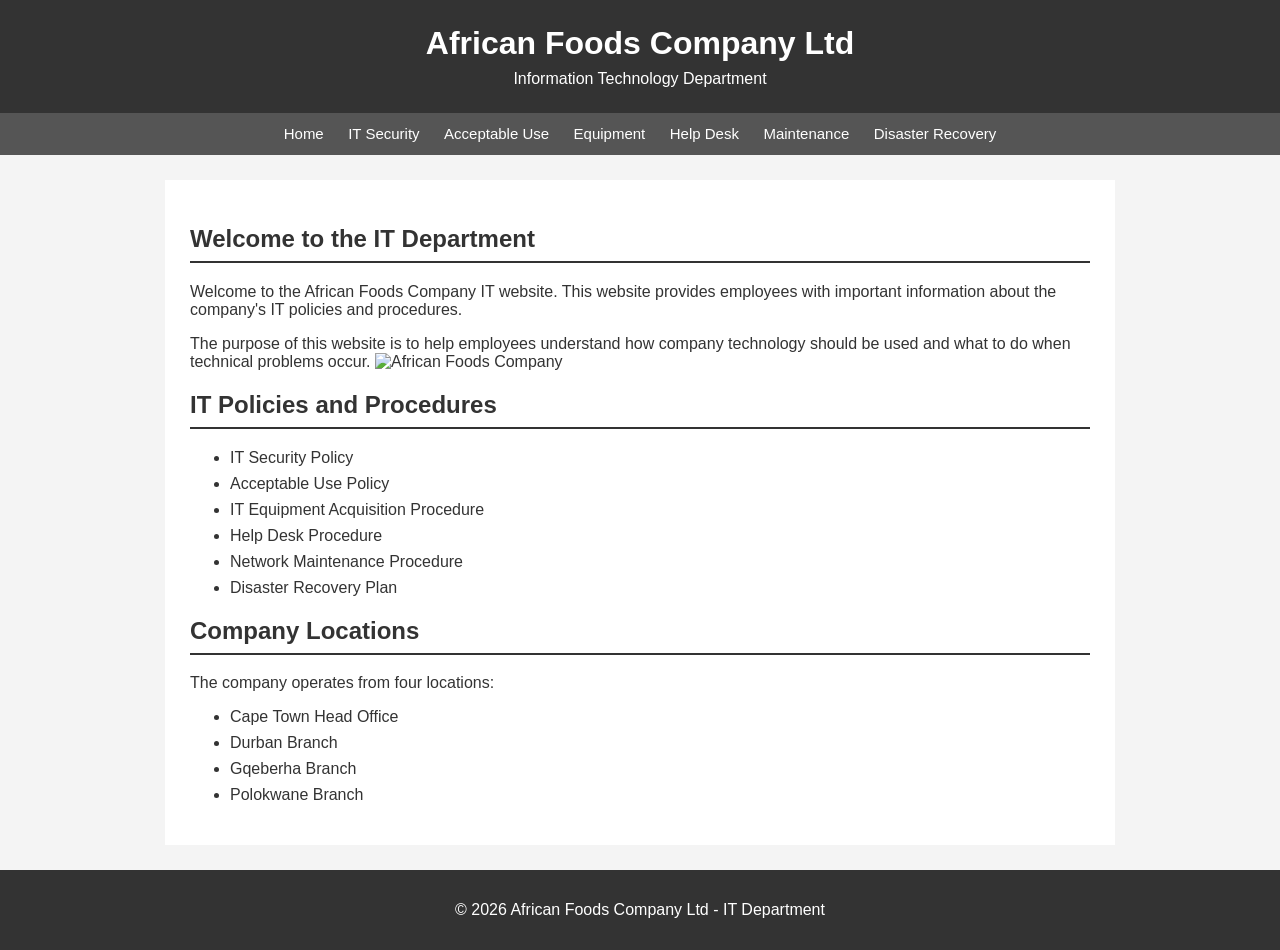
==== index.html @ 43bf8c30 "initial commit" ====
<!DOCTYPE html>
<html lang="en">
<head>
    <meta charset="UTF-8">
    <meta name="viewport" content="width=device-width, initial-scale=1.0">
    <title>African Foods Company - IT Department</title>
    <link rel="stylesheet" href="style.css">
</head>

<body>

<header>
    <h1>African Foods Company Ltd</h1>
    <p>Information Technology Department</p>
</header>

<nav>
    <a href="index.html">Home</a>
    <a href="security.html">IT Security</a>
    <a href="acceptable-use.html">Acceptable Use</a>
    <a href="acquisition.html">Equipment</a>
    <a href="helpdesk.html">Help Desk</a>
    <a href="maintenance.html">Maintenance</a>
    <a href="disaster-recovery.html">Disaster Recovery</a>
</nav>

<main>

    <section>
        <h2>Welcome to the IT Department</h2>

        <p>
            Welcome to the African Foods Company IT website.
            This website provides employees with important information
            about the company's IT policies and procedures.
        </p>

        <p>
            The purpose of this website is to help employees understand
            how company technology should be used and what to do when
            technical problems occur.
            <img src="c:\Users\Letlhogonolo\Downloads\images.jpg" alt="African Foods Company" class="website-image">
        </p>
    </section>

    <section>
        <h2>IT Policies and Procedures</h2>

        <ul>
            <li>IT Security Policy</li>
            <li>Acceptable Use Policy</li>
            <li>IT Equipment Acquisition Procedure</li>
            <li>Help Desk Procedure</li>
            <li>Network Maintenance Procedure</li>
            <li>Disaster Recovery Plan</li>
        </ul>
    </section>

    <section>
        <h2>Company Locations</h2>

        <p>The company operates from four locations:</p>

        <ul>
            <li>Cape Town Head Office</li>
            <li>Durban Branch</li>
            <li>Gqeberha Branch</li>
            <li>Polokwane Branch</li>
        </ul>
    </section>

</main>

<footer>
    <p>&copy; 2026 African Foods Company Ltd - IT Department</p>
</footer>

</body>
</html>
---- style.css ----
/* General page styling */

body {
    font-family: Arial, sans-serif;
    margin: 0;
    background-color: #f4f4f4;
    color: #333;
}

/* Header */

header {
    background-color: #333;
    color: white;
    text-align: center;
    padding: 25px;
}

header h1 {
    margin: 0;
}

header p {
    margin: 8px 0 0;
}

/* Navigation */

nav {
    background-color: #555;
    text-align: center;
    padding: 12px;
}

nav a {
    color: white;
    text-decoration: none;
    margin: 0 10px;
    font-size: 15px;
}

nav a:hover {
    text-decoration: underline;
}

/* Main content */

main {
    max-width: 900px;
    margin: 25px auto;
    background-color: white;
    padding: 25px;
    min-height: 500px;
}

h2 {
    border-bottom: 2px solid #333;
    padding-bottom: 8px;
}

h3 {
    margin-top: 25px;
}

/* Lists */

li {
    margin-bottom: 8px;
}

/* Tables */

table {
    width: 100%;
    border-collapse: collapse;
    margin-top: 20px;
}

th,
td {
    border: 1px solid #999;
    padding: 10px;
    text-align: left;
}

th {
    background-color: #ddd;
}

/* Footer */

footer {
    text-align: center;
    background-color: #333;
    color: white;
    padding: 15px;
    margin-top: 20px;
}

/* Mobile view */

@media screen and (max-width: 600px) {

    nav a {
        display: block;
        margin: 8px;
    }

    main {
        margin: 10px;
        padding: 15px;
    }

    table {
        font-size: 14px;
    }
}
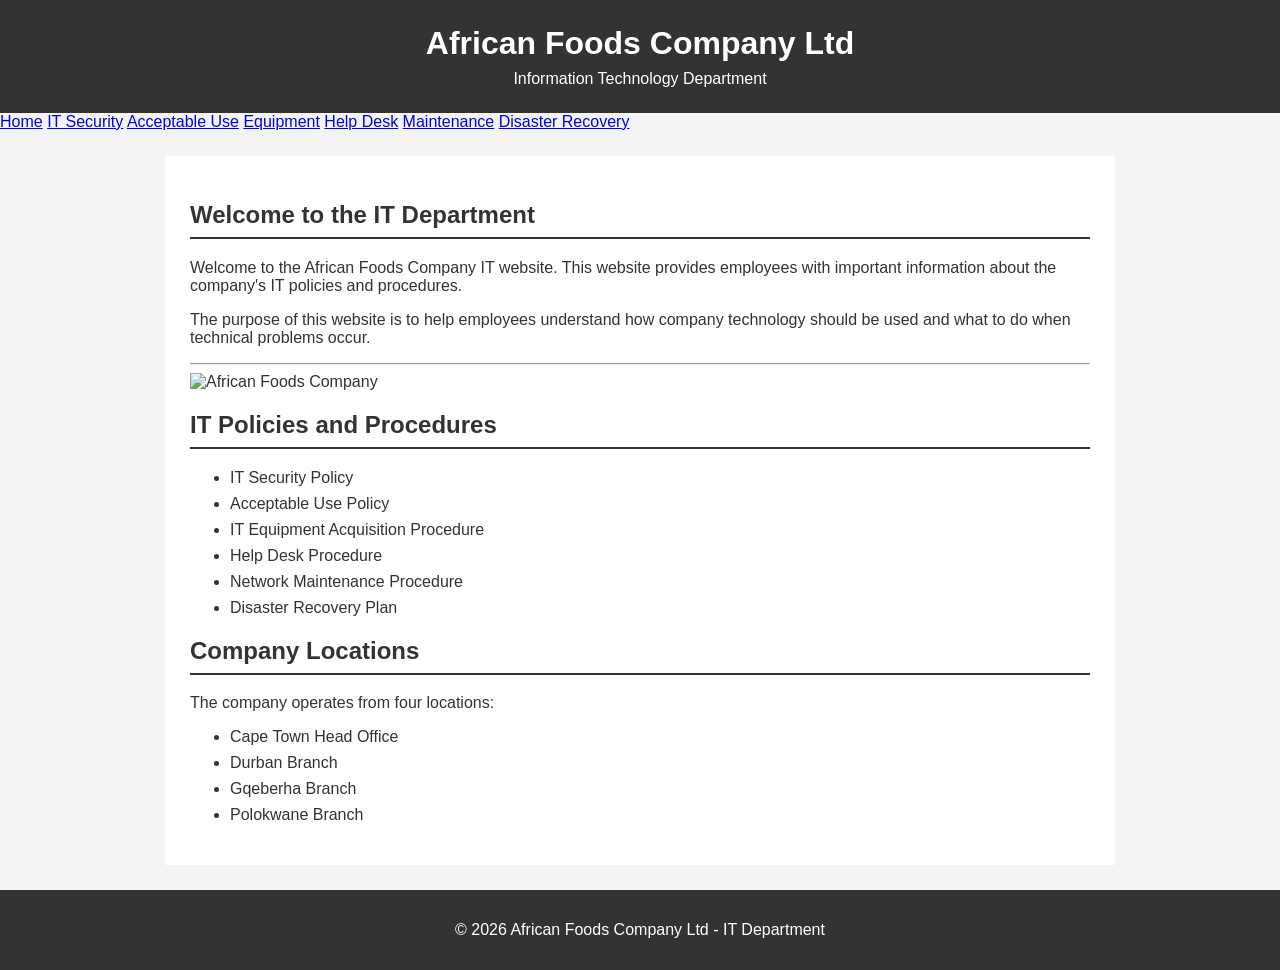
==== commit abd151c9: "Updated CSS" ====
--- a/index.html
+++ b/index.html
@@ -14,7 +14,7 @@
     <p>Information Technology Department</p>
 </header>
 
-<nav>
+<div id="topLinks">
     <a href="index.html">Home</a>
     <a href="security.html">IT Security</a>
     <a href="acceptable-use.html">Acceptable Use</a>
@@ -22,7 +22,7 @@
     <a href="helpdesk.html">Help Desk</a>
     <a href="maintenance.html">Maintenance</a>
     <a href="disaster-recovery.html">Disaster Recovery</a>
-</nav>
+</div>
 
 <main>
 
@@ -39,6 +39,7 @@
             The purpose of this website is to help employees understand
             how company technology should be used and what to do when
             technical problems occur.
+            <hr>
             <img src="c:\Users\Letlhogonolo\Downloads\images.jpg" alt="African Foods Company" class="website-image">
         </p>
     </section>
--- a/style.css
+++ b/style.css
@@ -1,4 +1,3 @@
-/* General page styling */
 
 body {
     font-family: Arial, sans-serif;
@@ -8,7 +7,6 @@
 }
 
 /* Header */
-
 header {
     background-color: #333;
     color: white;
@@ -23,8 +21,6 @@
 header p {
     margin: 8px 0 0;
 }
-
-/* Navigation */
 
 nav {
     background-color: #555;
@@ -43,8 +39,6 @@
     text-decoration: underline;
 }
 
-/* Main content */
-
 main {
     max-width: 900px;
     margin: 25px auto;
@@ -62,13 +56,11 @@
     margin-top: 25px;
 }
 
-/* Lists */
 
 li {
     margin-bottom: 8px;
 }
 
-/* Tables */
 
 table {
     width: 100%;
@@ -87,7 +79,6 @@
     background-color: #ddd;
 }
 
-/* Footer */
 
 footer {
     text-align: center;
@@ -97,7 +88,6 @@
     margin-top: 20px;
 }
 
-/* Mobile view */
 
 @media screen and (max-width: 600px) {
 
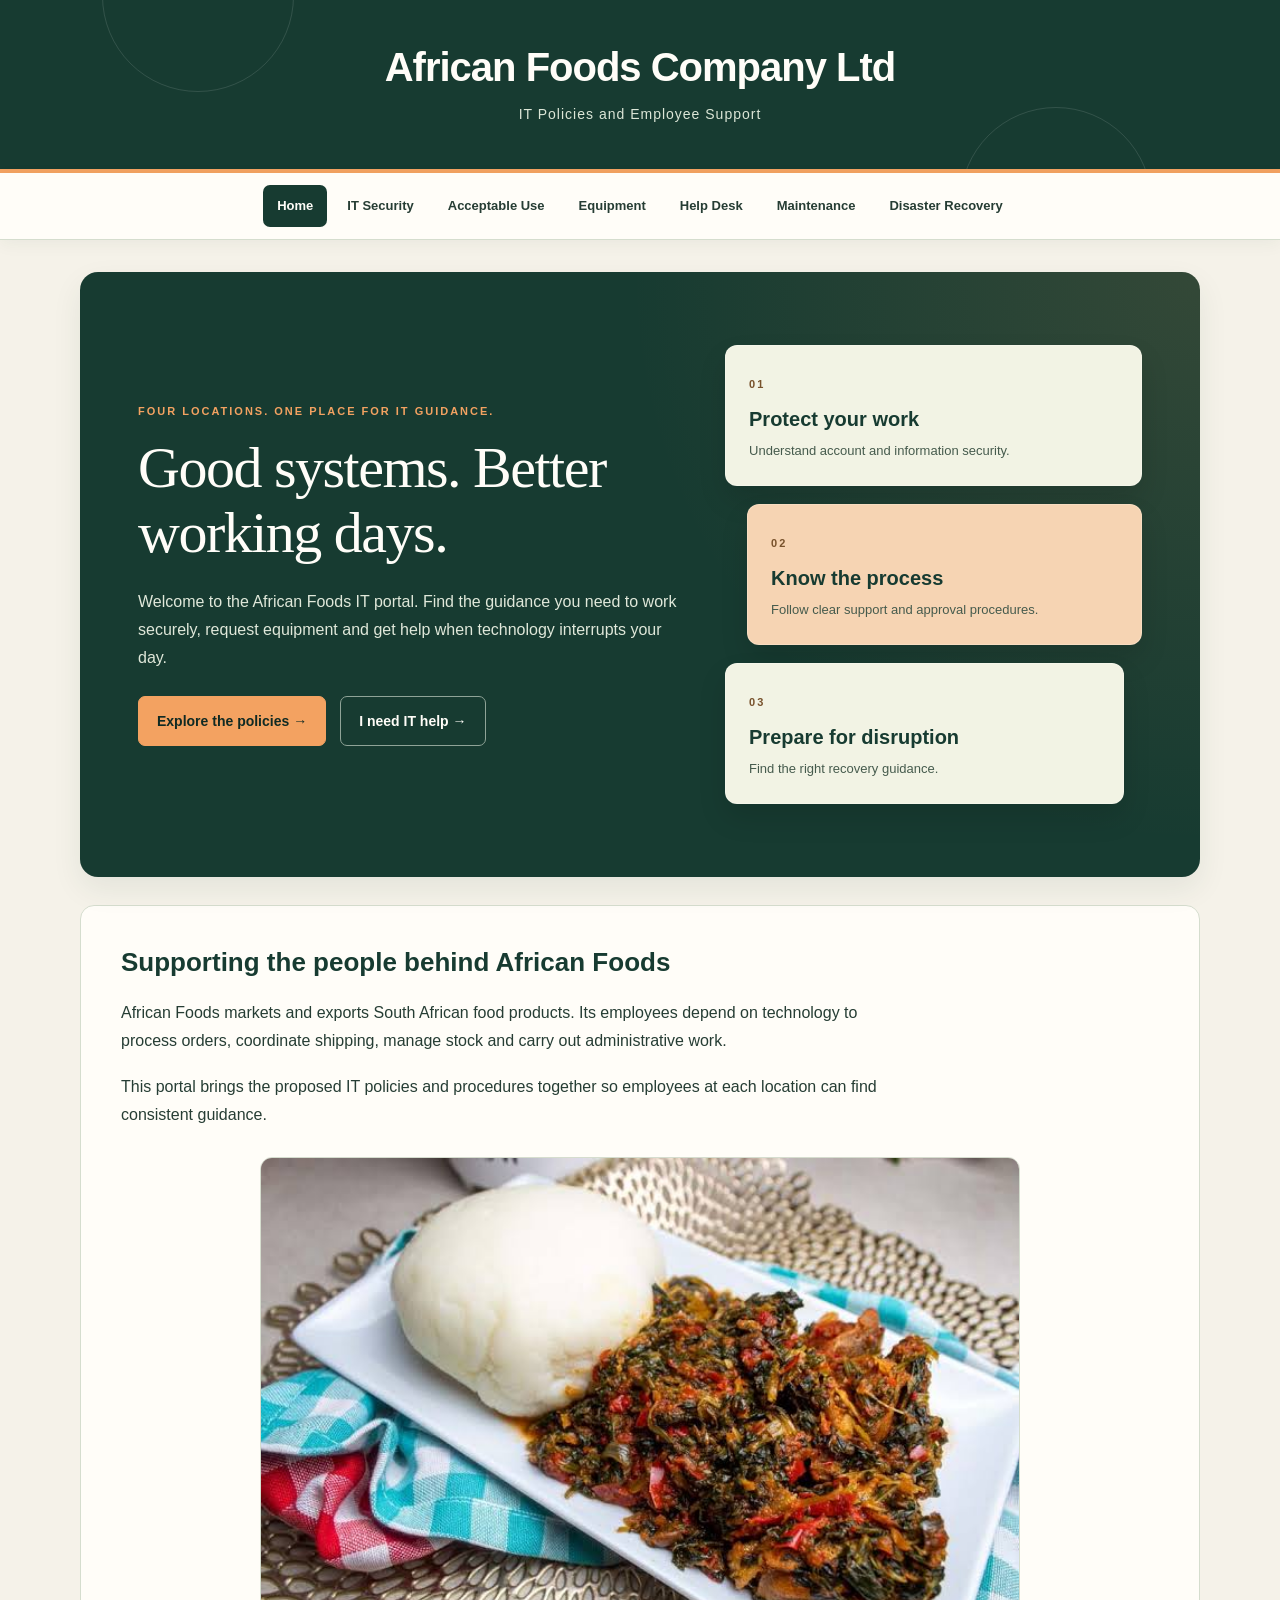
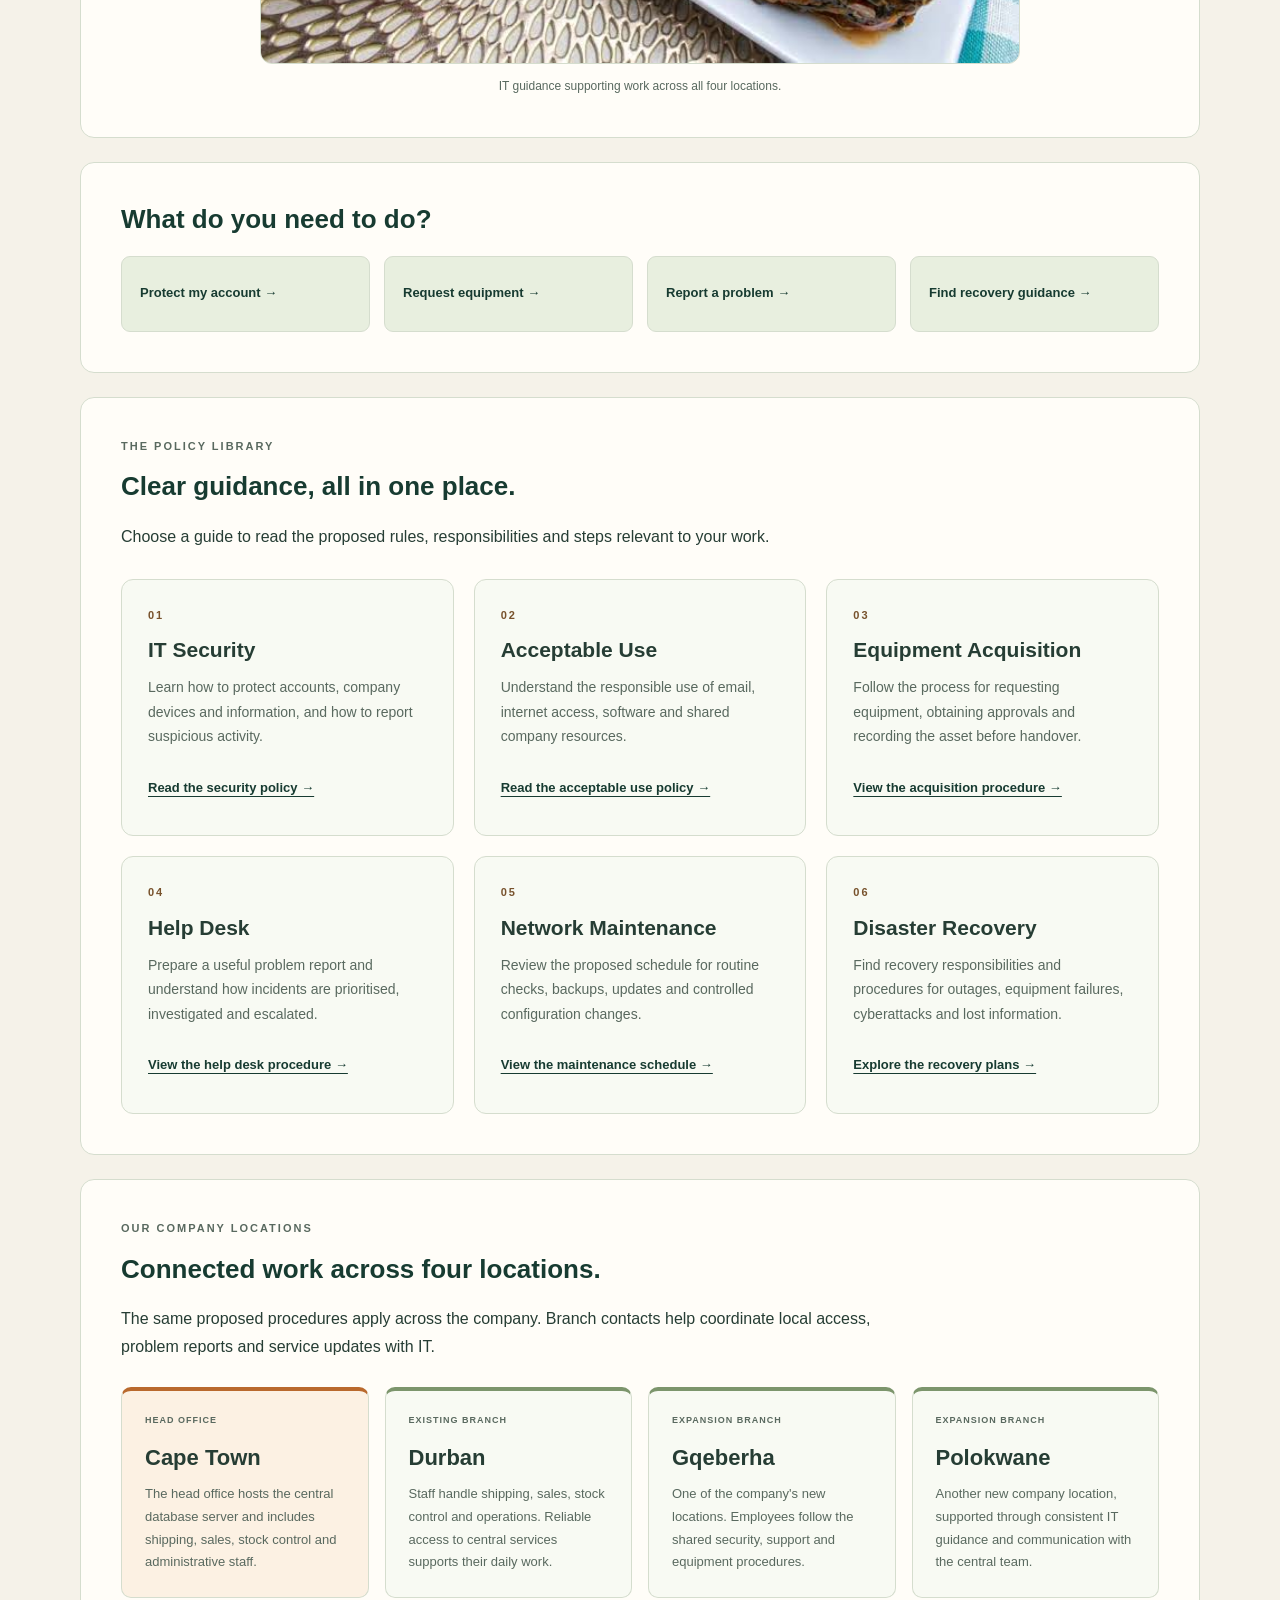
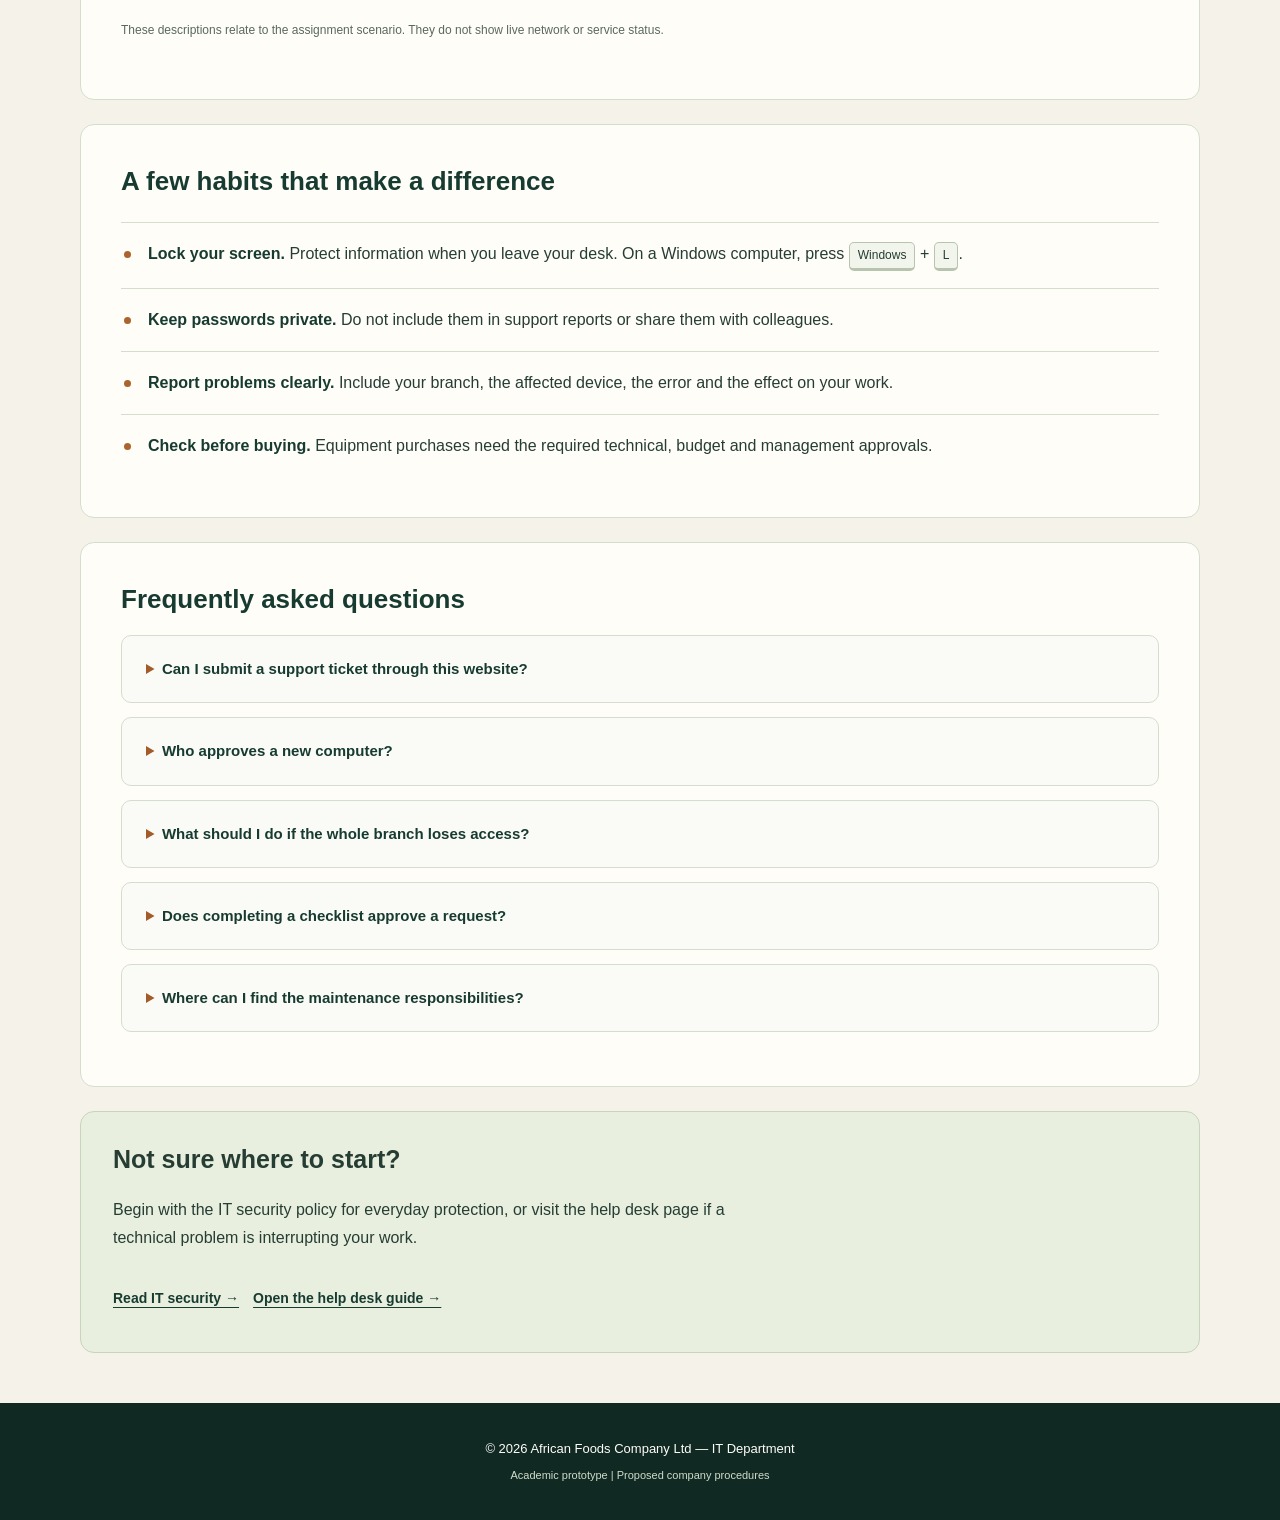
==== commit dc4445e3: "Update website pages, CSS, JavaScript and README" ====
--- a/index.html
+++ b/index.html
@@ -3,78 +3,463 @@
 <head>
     <meta charset="UTF-8">
     <meta name="viewport" content="width=device-width, initial-scale=1.0">
-    <title>African Foods Company - IT Department</title>
-    <link rel="stylesheet" href="style.css">
+
+    <meta name="description"
+          content="African Foods employee IT portal for policies, support, equipment requests, maintenance and disaster recovery.">
+
+    <title>Home | African Foods IT</title>
+
+    <!-- External styling and JavaScript -->
+    <link rel="stylesheet" href="CSS/style.css">
+    <script src="script.js" defer></script>
 </head>
 
 <body>
 
-<header>
-    <h1>African Foods Company Ltd</h1>
-    <p>Information Technology Department</p>
-</header>
-
-<div id="topLinks">
-    <a href="index.html">Home</a>
-    <a href="security.html">IT Security</a>
-    <a href="acceptable-use.html">Acceptable Use</a>
-    <a href="acquisition.html">Equipment</a>
-    <a href="helpdesk.html">Help Desk</a>
-    <a href="maintenance.html">Maintenance</a>
-    <a href="disaster-recovery.html">Disaster Recovery</a>
-</div>
-
-<main>
-
-    <section>
-        <h2>Welcome to the IT Department</h2>
-
-        <p>
-            Welcome to the African Foods Company IT website.
-            This website provides employees with important information
-            about the company's IT policies and procedures.
-        </p>
-
-        <p>
-            The purpose of this website is to help employees understand
-            how company technology should be used and what to do when
-            technical problems occur.
-            <hr>
-            <img src="c:\Users\Letlhogonolo\Downloads\images.jpg" alt="African Foods Company" class="website-image">
-        </p>
-    </section>
-
-    <section>
-        <h2>IT Policies and Procedures</h2>
-
-        <ul>
-            <li>IT Security Policy</li>
-            <li>Acceptable Use Policy</li>
-            <li>IT Equipment Acquisition Procedure</li>
-            <li>Help Desk Procedure</li>
-            <li>Network Maintenance Procedure</li>
-            <li>Disaster Recovery Plan</li>
-        </ul>
-    </section>
-
-    <section>
-        <h2>Company Locations</h2>
-
-        <p>The company operates from four locations:</p>
-
-        <ul>
-            <li>Cape Town Head Office</li>
-            <li>Durban Branch</li>
-            <li>Gqeberha Branch</li>
-            <li>Polokwane Branch</li>
-        </ul>
-    </section>
-
-</main>
-
-<footer>
-    <p>&copy; 2026 African Foods Company Ltd - IT Department</p>
-</footer>
+    <header>
+        <h1>African Foods Company Ltd</h1>
+        <p>IT Policies and Employee Support</p>
+    </header>
+
+    <!-- Consistent navigation across the website -->
+    <nav aria-label="Main navigation">
+        <a href="index.html"
+           class="active"
+           aria-current="page">Home</a>
+        <a href="security.html">IT Security</a>
+        <a href="acceptable-use.html">Acceptable Use</a>
+        <a href="acquisition.html">Equipment</a>
+        <a href="helpdesk.html">Help Desk</a>
+        <a href="maintenance.html">Maintenance</a>
+        <a href="disaster-recovery.html">Disaster Recovery</a>
+    </nav>
+
+    <main id="main-content">
+
+        <!-- Main welcome section -->
+        <section class="page-banner home-banner">
+            <div class="hero-content">
+                <p class="section-label">
+                    FOUR LOCATIONS. ONE PLACE FOR IT GUIDANCE.
+                </p>
+
+                <h2>Good systems. Better working days.</h2>
+
+                <p>
+                    Welcome to the African Foods IT portal.
+                    Find the guidance you need to work securely,
+                    request equipment and get help when technology
+                    interrupts your day.
+                </p>
+
+                <div class="hero-actions">
+                    <a href="#policy-guides" class="action-link">
+                        Explore the policies &rarr;
+                    </a>
+
+                    <a href="helpdesk.html" class="action-link">
+                        I need IT help &rarr;
+                    </a>
+                </div>
+            </div>
+
+            <!-- CSS will provide the floating visual effects -->
+            <div class="hero-highlights"
+                 aria-label="Main areas of IT guidance">
+
+                <div class="floating-card">
+                    <span class="card-number">01</span>
+                    <h3>Protect your work</h3>
+                    <p>Understand account and information security.</p>
+                </div>
+
+                <div class="floating-card">
+                    <span class="card-number">02</span>
+                    <h3>Know the process</h3>
+                    <p>Follow clear support and approval procedures.</p>
+                </div>
+
+                <div class="floating-card">
+                    <span class="card-number">03</span>
+                    <h3>Prepare for disruption</h3>
+                    <p>Find the right recovery guidance.</p>
+                </div>
+
+            </div>
+        </section>
+
+        <section class="policy-section">
+            <h3>Supporting the people behind African Foods</h3>
+
+            <p>
+                African Foods markets and exports South African food
+                products. Its employees depend on technology to
+                process orders, coordinate shipping, manage stock
+                and carry out administrative work.
+            </p>
+
+            <p>
+                This portal brings the proposed IT policies and
+                procedures together so employees at each location
+                can find consistent guidance.
+            </p>
+
+            <figure class="company-image">
+                <img src="images.jpg"
+                     alt="African Foods company illustration"
+                     class="website-image"
+                     loading="lazy">
+
+                <figcaption>
+                    IT guidance supporting work across all four locations.
+                </figcaption>
+            </figure>
+        </section>
+
+        <!-- Direct links to common tasks -->
+        <section class="quick-actions policy-section">
+            <h3>What do you need to do?</h3>
+
+            <div class="quick-link-grid">
+                <a href="security.html" class="quick-link">
+                    Protect my account &rarr;
+                </a>
+
+                <a href="acquisition.html" class="quick-link">
+                    Request equipment &rarr;
+                </a>
+
+                <a href="helpdesk.html" class="quick-link">
+                    Report a problem &rarr;
+                </a>
+
+                <a href="disaster-recovery.html" class="quick-link">
+                    Find recovery guidance &rarr;
+                </a>
+            </div>
+        </section>
+
+        <!-- Policy cards -->
+        <section id="policy-guides" class="policy-section">
+            <p class="section-label">THE POLICY LIBRARY</p>
+
+            <h3>Clear guidance, all in one place.</h3>
+
+            <p>
+                Choose a guide to read the proposed rules,
+                responsibilities and steps relevant to your work.
+            </p>
+
+            <div class="policy-grid">
+
+                <article class="policy-card">
+                    <span class="card-number">01</span>
+
+                    <h4>IT Security</h4>
+
+                    <p>
+                        Learn how to protect accounts, company devices
+                        and information, and how to report suspicious
+                        activity.
+                    </p>
+
+                    <a href="security.html" class="action-link">
+                        Read the security policy &rarr;
+                    </a>
+                </article>
+
+                <article class="policy-card">
+                    <span class="card-number">02</span>
+
+                    <h4>Acceptable Use</h4>
+
+                    <p>
+                        Understand the responsible use of email,
+                        internet access, software and shared
+                        company resources.
+                    </p>
+
+                    <a href="acceptable-use.html" class="action-link">
+                        Read the acceptable use policy &rarr;
+                    </a>
+                </article>
+
+                <article class="policy-card">
+                    <span class="card-number">03</span>
+
+                    <h4>Equipment Acquisition</h4>
+
+                    <p>
+                        Follow the process for requesting equipment,
+                        obtaining approvals and recording the asset
+                        before handover.
+                    </p>
+
+                    <a href="acquisition.html" class="action-link">
+                        View the acquisition procedure &rarr;
+                    </a>
+                </article>
+
+                <article class="policy-card">
+                    <span class="card-number">04</span>
+
+                    <h4>Help Desk</h4>
+
+                    <p>
+                        Prepare a useful problem report and understand
+                        how incidents are prioritised, investigated
+                        and escalated.
+                    </p>
+
+                    <a href="helpdesk.html" class="action-link">
+                        View the help desk procedure &rarr;
+                    </a>
+                </article>
+
+                <article class="policy-card">
+                    <span class="card-number">05</span>
+
+                    <h4>Network Maintenance</h4>
+
+                    <p>
+                        Review the proposed schedule for routine
+                        checks, backups, updates and controlled
+                        configuration changes.
+                    </p>
+
+                    <a href="maintenance.html" class="action-link">
+                        View the maintenance schedule &rarr;
+                    </a>
+                </article>
+
+                <article class="policy-card">
+                    <span class="card-number">06</span>
+
+                    <h4>Disaster Recovery</h4>
+
+                    <p>
+                        Find recovery responsibilities and procedures
+                        for outages, equipment failures, cyberattacks
+                        and lost information.
+                    </p>
+
+                    <a href="disaster-recovery.html" class="action-link">
+                        Explore the recovery plans &rarr;
+                    </a>
+                </article>
+
+            </div>
+        </section>
+
+        <!-- Company scenario information -->
+        <section id="locations" class="policy-section">
+            <p class="section-label">OUR COMPANY LOCATIONS</p>
+
+            <h3>Connected work across four locations.</h3>
+
+            <p>
+                The same proposed procedures apply across the company.
+                Branch contacts help coordinate local access,
+                problem reports and service updates with IT.
+            </p>
+
+            <div class="branch-grid">
+
+                <article class="branch-card">
+                    <p class="section-label">HEAD OFFICE</p>
+
+                    <h4>Cape Town</h4>
+
+                    <p>
+                        The head office hosts the central database
+                        server and includes shipping, sales,
+                        stock control and administrative staff.
+                    </p>
+                </article>
+
+                <article class="branch-card">
+                    <p class="section-label">EXISTING BRANCH</p>
+
+                    <h4>Durban</h4>
+
+                    <p>
+                        Staff handle shipping, sales, stock control
+                        and operations. Reliable access to central
+                        services supports their daily work.
+                    </p>
+                </article>
+
+                <article class="branch-card">
+                    <p class="section-label">EXPANSION BRANCH</p>
+
+                    <h4>Gqeberha</h4>
+
+                    <p>
+                        One of the company's new locations.
+                        Employees follow the shared security,
+                        support and equipment procedures.
+                    </p>
+                </article>
+
+                <article class="branch-card">
+                    <p class="section-label">EXPANSION BRANCH</p>
+
+                    <h4>Polokwane</h4>
+
+                    <p>
+                        Another new company location, supported
+                        through consistent IT guidance and
+                        communication with the central team.
+                    </p>
+                </article>
+
+            </div>
+
+            <p class="section-note">
+                These descriptions relate to the assignment scenario.
+                They do not show live network or service status.
+            </p>
+        </section>
+
+        <section class="policy-section">
+            <h3>A few habits that make a difference</h3>
+
+            <ul class="policy-list">
+                <li>
+                    <strong>Lock your screen.</strong>
+                    Protect information when you leave your desk.
+                    On a Windows computer, press
+                    <kbd>Windows</kbd> + <kbd>L</kbd>.
+                </li>
+
+                <li>
+                    <strong>Keep passwords private.</strong>
+                    Do not include them in support reports or
+                    share them with colleagues.
+                </li>
+
+                <li>
+                    <strong>Report problems clearly.</strong>
+                    Include your branch, the affected device,
+                    the error and the effect on your work.
+                </li>
+
+                <li>
+                    <strong>Check before buying.</strong>
+                    Equipment purchases need the required technical,
+                    budget and management approvals.
+                </li>
+            </ul>
+        </section>
+
+        <!-- Expandable FAQs work without additional JavaScript -->
+        <section id="frequent-questions" class="policy-section">
+            <h3>Frequently asked questions</h3>
+
+            <details class="example-card">
+                <summary>
+                    Can I submit a support ticket through this website?
+                </summary>
+
+                <p>
+                    No. This version explains how to prepare and
+                    report a problem. It does not send information
+                    to an IT team or create a live support ticket.
+                    Use the company's approved reporting channel.
+                </p>
+            </details>
+
+            <details class="example-card">
+                <summary>
+                    Who approves a new computer?
+                </summary>
+
+                <p>
+                    Your manager confirms the need, IT assesses
+                    suitability and Finance checks the budget.
+                    Company management gives final purchasing
+                    approval before an order is placed.
+                </p>
+
+                <a href="acquisition.html" class="action-link">
+                    Read the full procedure &rarr;
+                </a>
+            </details>
+
+            <details class="example-card">
+                <summary>
+                    What should I do if the whole branch loses access?
+                </summary>
+
+                <p>
+                    Report the branch-wide impact through an available
+                    approved channel. The branch contact should
+                    coordinate reporting when normal network access
+                    is unavailable. IT will assess the fault and
+                    arrange the appropriate escalation.
+                </p>
+
+                <a href="helpdesk.html" class="action-link">
+                    Read the help desk guidance &rarr;
+                </a>
+            </details>
+
+            <details class="example-card">
+                <summary>
+                    Does completing a checklist approve a request?
+                </summary>
+
+                <p>
+                    No. The checklists help you prepare or review
+                    your understanding. They do not approve purchases,
+                    submit acknowledgements or confirm that recovery
+                    actions have been performed.
+                </p>
+            </details>
+
+            <details class="example-card">
+                <summary>
+                    Where can I find the maintenance responsibilities?
+                </summary>
+
+                <p>
+                    The maintenance page identifies proposed daily,
+                    weekly, monthly and quarterly checks, as well
+                    as tasks triggered by changes or staff movements.
+                </p>
+
+                <a href="maintenance.html" class="action-link">
+                    View maintenance responsibilities &rarr;
+                </a>
+            </details>
+        </section>
+
+        <section class="next-guide">
+            <h3>Not sure where to start?</h3>
+
+            <p>
+                Begin with the IT security policy for everyday
+                protection, or visit the help desk page if a
+                technical problem is interrupting your work.
+            </p>
+
+            <div class="hero-actions">
+                <a href="security.html" class="action-link">
+                    Read IT security &rarr;
+                </a>
+
+                <a href="helpdesk.html" class="action-link">
+                    Open the help desk guide &rarr;
+                </a>
+            </div>
+        </section>
+
+    </main>
+
+    <footer>
+        <p>&copy; 2026 African Foods Company Ltd — IT Department</p>
+        <p>Academic prototype | Proposed company procedures</p>
+    </footer>
 
 </body>
 </html>
--- a/CSS/style.css
+++ b/CSS/style.css
@@ -0,0 +1,1347 @@
+/* =========================================
+   AFRICAN FOODS IT WEBSITE
+   Shared stylesheet for all website pages
+   ========================================= */
+
+
+/* 1. Colours and basic settings */
+
+:root {
+    --green: #173b31;
+    --dark-green: #102a23;
+    --light-green: #e8efdf;
+    --cream: #f5f2e9;
+    --white: #fffdf8;
+    --orange: #f3a261;
+    --text: #263d34;
+    --muted: #59695f;
+    --border: #d5ddce;
+    --shadow: 0 12px 30px rgba(23, 59, 49, 0.08);
+}
+
+* {
+    box-sizing: border-box;
+}
+
+html {
+    scroll-behavior: smooth;
+}
+
+body {
+    margin: 0;
+    background-color: var(--cream);
+    color: var(--text);
+    font-family: Arial, Helvetica, sans-serif;
+    font-size: 16px;
+    line-height: 1.75;
+}
+
+[hidden] {
+    display: none !important;
+}
+
+button,
+input {
+    font: inherit;
+}
+
+a {
+    color: var(--green);
+    text-underline-offset: 4px;
+}
+
+button,
+summary,
+input[type="checkbox"] {
+    cursor: pointer;
+}
+
+h1,
+h2,
+h3,
+h4,
+p {
+    margin-top: 0;
+}
+
+h1,
+h2,
+h3,
+h4 {
+    line-height: 1.25;
+}
+
+p {
+    margin-bottom: 18px;
+}
+
+h3 {
+    font-size: 26px;
+    margin-bottom: 20px;
+}
+
+h4 {
+    font-size: 19px;
+    margin-bottom: 12px;
+}
+
+/* Makes keyboard navigation easy to see. */
+a:focus-visible,
+button:focus-visible,
+summary:focus-visible,
+input:focus-visible {
+    outline: 3px solid #a64c12;
+    outline-offset: 5px;
+}
+
+
+/* 2. Company header */
+
+body > header {
+    position: relative;
+    overflow: hidden;
+    padding: 42px 24px;
+    text-align: center;
+    background-color: var(--green);
+    color: var(--white);
+    border-bottom: 4px solid var(--orange);
+}
+
+/* Decorative circles made with CSS. */
+body > header::before,
+body > header::after {
+    content: "";
+    position: absolute;
+    width: 190px;
+    height: 190px;
+    border: 1px solid rgba(255, 255, 255, 0.12);
+    border-radius: 50%;
+    pointer-events: none;
+}
+
+body > header::before {
+    top: -100px;
+    left: 8%;
+}
+
+body > header::after {
+    bottom: -130px;
+    right: 10%;
+}
+
+header h1 {
+    position: relative;
+    margin-bottom: 10px;
+    font-size: clamp(26px, 4vw, 40px);
+    letter-spacing: -1px;
+}
+
+header > p {
+    position: relative;
+    margin: 0;
+    color: #dce6d7;
+    font-size: 14px;
+    letter-spacing: 1px;
+}
+
+
+/* 3. Main navigation */
+
+body > nav {
+    position: sticky;
+    top: 0;
+    z-index: 10;
+    display: flex;
+    flex-wrap: wrap;
+    justify-content: center;
+    gap: 6px;
+    padding: 12px 18px;
+    background-color: var(--white);
+    border-bottom: 1px solid var(--border);
+    box-shadow: 0 4px 16px rgba(23, 59, 49, 0.05);
+}
+
+body > nav a {
+    padding: 10px 14px;
+    border-radius: 7px;
+    color: var(--text);
+    font-size: 13px;
+    font-weight: bold;
+    text-decoration: none;
+    transition:
+        background-color 0.2s,
+        color 0.2s,
+        transform 0.2s;
+}
+
+body > nav a:hover {
+    background-color: var(--light-green);
+    transform: translateY(-2px);
+}
+
+body > nav a.active,
+body > nav a[aria-current="page"] {
+    background-color: var(--green);
+    color: var(--white);
+}
+
+
+/* 4. Main content and page banners */
+
+main {
+    width: min(1120px, calc(100% - 40px));
+    margin: 32px auto 50px;
+}
+
+main section[id] {
+    scroll-margin-top: 100px;
+}
+
+.page-banner {
+    position: relative;
+    overflow: hidden;
+    padding: clamp(28px, 5vw, 58px);
+    margin-bottom: 28px;
+    border-radius: 18px;
+    background:
+        radial-gradient(
+            circle at top right,
+            rgba(243, 162, 97, 0.13),
+            transparent 45%
+        ),
+        var(--green);
+    color: var(--white);
+    box-shadow: var(--shadow);
+    animation: enter-page 0.65s ease-out both;
+}
+
+.page-banner h2 {
+    max-width: 760px;
+    margin-bottom: 22px;
+    font-family: Georgia, "Times New Roman", serif;
+    font-size: clamp(34px, 4.8vw, 56px);
+    font-weight: normal;
+    letter-spacing: -1.5px;
+    line-height: 1.12;
+}
+
+.page-banner > p,
+.hero-content > p:not(.section-label) {
+    max-width: 720px;
+    color: #e0e8da;
+}
+
+.section-label {
+    margin-bottom: 16px;
+    color: var(--muted);
+    font-size: 11px;
+    font-weight: bold;
+    letter-spacing: 2px;
+    line-height: 1.5;
+}
+
+.page-banner .section-label {
+    color: var(--orange);
+}
+
+.policy-details {
+    margin: 26px 0;
+    padding-top: 22px;
+    border-top: 1px solid rgba(255, 255, 255, 0.2);
+}
+
+.policy-details p {
+    margin-bottom: 8px;
+    color: #e0e8da;
+    font-size: 13px;
+}
+
+.policy-details strong {
+    color: var(--white);
+}
+
+
+/* 5. Buttons and action links */
+
+.action-button,
+.secondary-button,
+.action-link,
+.quick-link {
+    transition:
+        transform 0.2s,
+        background-color 0.2s,
+        box-shadow 0.2s;
+}
+
+.action-button,
+.secondary-button {
+    display: inline-flex;
+    align-items: center;
+    justify-content: center;
+    min-height: 44px;
+    padding: 11px 19px;
+    border: 1px solid transparent;
+    border-radius: 7px;
+    font-size: 13px;
+    font-weight: bold;
+}
+
+.action-button {
+    background-color: var(--orange);
+    color: var(--dark-green);
+}
+
+.action-button:hover {
+    background-color: #ffc28e;
+    transform: translateY(-2px);
+}
+
+.secondary-button {
+    background-color: var(--white);
+    color: var(--green);
+    border-color: var(--green);
+}
+
+.secondary-button:hover {
+    background-color: var(--light-green);
+    transform: translateY(-2px);
+}
+
+.action-link {
+    display: inline-block;
+    max-width: 100%;
+    padding: 10px 0;
+    color: var(--green);
+    font-size: 14px;
+    font-weight: bold;
+    text-decoration: underline;
+}
+
+.action-link:hover {
+    transform: translateX(4px);
+}
+
+.hero-actions {
+    display: flex;
+    flex-wrap: wrap;
+    align-items: center;
+    gap: 14px;
+    margin-top: 24px;
+}
+
+.page-banner .hero-actions .action-link {
+    padding: 12px 18px;
+    border: 1px solid var(--orange);
+    border-radius: 7px;
+    background-color: var(--orange);
+    color: var(--dark-green);
+    text-decoration: none;
+}
+
+.page-banner .hero-actions .action-link:nth-child(2) {
+    background-color: transparent;
+    color: var(--white);
+    border-color: #8fa397;
+}
+
+.page-banner .hero-actions .action-link:hover {
+    transform: translateY(-3px);
+}
+
+
+/* 6. Links to sections within a page */
+
+.page-shortcuts {
+    padding: 24px 28px;
+    margin-bottom: 28px;
+    border: 1px solid var(--border);
+    border-radius: 12px;
+    background-color: var(--light-green);
+}
+
+.page-shortcuts h3 {
+    margin-bottom: 14px;
+    font-size: 17px;
+}
+
+.page-shortcuts ul {
+    display: flex;
+    flex-wrap: wrap;
+    gap: 10px;
+    padding: 0;
+    margin: 0;
+    list-style: none;
+}
+
+.page-shortcuts li {
+    margin: 0;
+}
+
+.page-shortcuts a {
+    display: block;
+    padding: 8px 13px;
+    border: 1px solid #c7d2bd;
+    border-radius: 20px;
+    background-color: var(--white);
+    font-size: 12px;
+    text-decoration: none;
+    transition: background-color 0.2s;
+}
+
+.page-shortcuts a:hover {
+    background-color: #d5e2c9;
+}
+
+
+/* 7. Policy sections and lists */
+
+.policy-section {
+    padding: clamp(24px, 4vw, 40px);
+    margin-bottom: 24px;
+    border: 1px solid var(--border);
+    border-radius: 14px;
+    background-color: var(--white);
+}
+
+.policy-section > h3 {
+    color: var(--green);
+}
+
+.policy-section > p {
+    max-width: 85ch;
+}
+
+.policy-list {
+    padding: 0;
+    margin: 24px 0 0;
+    list-style: none;
+}
+
+.policy-list li {
+    position: relative;
+    padding: 17px 0 17px 27px;
+    border-top: 1px solid var(--border);
+}
+
+.policy-list li::before {
+    content: "";
+    position: absolute;
+    top: 28px;
+    left: 3px;
+    width: 7px;
+    height: 7px;
+    border-radius: 50%;
+    background-color: #ad632f;
+}
+
+.policy-list strong {
+    color: var(--green);
+}
+
+
+/* 8. Numbered procedures */
+
+.procedure-list {
+    padding: 0;
+    margin: 26px 0 0;
+    list-style: none;
+    counter-reset: procedure;
+}
+
+.procedure-list > li {
+    position: relative;
+    min-height: 44px;
+    padding: 5px 0 25px 60px;
+    margin-bottom: 20px;
+    border-bottom: 1px solid var(--border);
+    counter-increment: procedure;
+}
+
+.procedure-list > li::before {
+    content: counter(procedure, decimal-leading-zero);
+    position: absolute;
+    top: 0;
+    left: 0;
+    display: grid;
+    place-items: center;
+    width: 40px;
+    height: 40px;
+    border-radius: 50%;
+    background-color: var(--light-green);
+    color: var(--green);
+    font-size: 12px;
+    font-weight: bold;
+}
+
+.procedure-list > li:last-child {
+    margin-bottom: 0;
+    padding-bottom: 0;
+    border-bottom: 0;
+}
+
+.procedure-list h4 {
+    margin-bottom: 10px;
+}
+
+.procedure-list p {
+    margin-bottom: 0;
+}
+
+
+/* 9. Tables */
+
+.table-wrap {
+    max-width: 100%;
+    overflow-x: auto;
+    margin: 25px 0;
+}
+
+table {
+    width: 100%;
+    border-collapse: collapse;
+    font-size: 14px;
+}
+
+caption {
+    padding-bottom: 14px;
+    color: var(--muted);
+    font-size: 13px;
+    text-align: left;
+}
+
+th,
+td {
+    padding: 18px;
+    border: 1px solid var(--border);
+    text-align: left;
+    vertical-align: top;
+    overflow-wrap: break-word;
+}
+
+thead th {
+    background-color: var(--green);
+    color: var(--white);
+    font-size: 13px;
+}
+
+tbody th {
+    width: 23%;
+    color: var(--green);
+    font-weight: bold;
+}
+
+tbody tr:nth-child(even) {
+    background-color: #f0f4e9;
+}
+
+tbody tr:hover {
+    background-color: #e8efdf;
+}
+
+
+/* 10. Expandable examples and FAQs */
+
+.example-card {
+    margin: 14px 0;
+    border: 1px solid var(--border);
+    border-radius: 10px;
+    background-color: #fafbf6;
+    transition: border-color 0.2s, box-shadow 0.2s;
+}
+
+.example-card:hover {
+    border-color: #96ab89;
+    box-shadow: 0 5px 15px rgba(23, 59, 49, 0.05);
+}
+
+.example-card summary {
+    padding: 20px 24px;
+    color: var(--green);
+    font-size: 15px;
+    font-weight: bold;
+}
+
+.example-card summary::marker {
+    color: #a35b2a;
+}
+
+.example-card[open] summary {
+    margin-bottom: 18px;
+    border-bottom: 1px solid var(--border);
+    border-radius: 10px 10px 0 0;
+    background-color: var(--light-green);
+}
+
+.example-card > p {
+    margin: 0 24px 18px;
+}
+
+.example-card > ol,
+.example-card > ul {
+    padding-left: 25px;
+    margin: 0 24px 22px;
+}
+
+.example-card li {
+    padding-left: 5px;
+    margin-bottom: 12px;
+}
+
+.example-card > .action-link {
+    margin: 0 24px 20px;
+}
+
+
+/* 11. Notices and checklists */
+
+.important-notice {
+    padding: 24px;
+    margin: 24px 0;
+    border-left: 4px solid #b96b31;
+    border-radius: 0 10px 10px 0;
+    background-color: #fff0df;
+}
+
+.important-notice h4 {
+    color: #733b18;
+}
+
+.important-notice p:last-child {
+    margin-bottom: 0;
+}
+
+.checklist-section {
+    background-color: #edf2e5;
+}
+
+.policy-checklist {
+    margin: 24px 0;
+}
+
+.policy-checklist > p {
+    margin: 0 0 12px;
+}
+
+.policy-checklist label {
+    display: flex;
+    align-items: flex-start;
+    gap: 14px;
+    padding: 18px;
+    border: 1px solid var(--border);
+    border-radius: 9px;
+    background-color: var(--white);
+    cursor: pointer;
+    transition: background-color 0.2s, border-color 0.2s;
+}
+
+.policy-checklist label:hover {
+    border-color: #839b76;
+}
+
+.policy-checklist input[type="checkbox"] {
+    flex: 0 0 20px;
+    width: 20px;
+    height: 20px;
+    margin: 4px 0 0;
+    accent-color: var(--green);
+}
+
+.policy-checklist label:has(input:checked) {
+    border-color: #8aa479;
+    background-color: #ddebcf;
+}
+
+#checklist-progress {
+    margin: 20px 0;
+    color: var(--green);
+    font-weight: bold;
+}
+
+
+/* 12. Homepage layout */
+
+.home-banner {
+    display: grid;
+    grid-template-columns: 1.3fr 1fr;
+    align-items: center;
+    gap: 45px;
+}
+
+.hero-content,
+.hero-highlights {
+    min-width: 0;
+}
+
+.hero-content h2 {
+    font-size: clamp(38px, 4.6vw, 58px);
+}
+
+.hero-highlights {
+    display: grid;
+    gap: 18px;
+    padding: 15px 0;
+}
+
+.floating-card {
+    padding: 23px;
+    border: 1px solid rgba(255, 255, 255, 0.2);
+    border-radius: 12px;
+    background-color: #f2f3e4;
+    color: var(--green);
+    box-shadow: 0 14px 28px rgba(0, 0, 0, 0.12);
+
+    /* A short floating sequence, not endless movement. */
+    animation: float-card 4s ease-in-out 1;
+    transition: transform 0.25s, box-shadow 0.25s;
+}
+
+.floating-card:nth-child(2) {
+    margin-left: 22px;
+    background-color: #f6d4b3;
+    animation-delay: 0.15s;
+}
+
+.floating-card:nth-child(3) {
+    margin-right: 18px;
+    animation-delay: 0.3s;
+}
+
+.floating-card:hover {
+    transform: translateY(-5px);
+    box-shadow: 0 18px 32px rgba(0, 0, 0, 0.16);
+}
+
+.floating-card h3 {
+    margin-bottom: 8px;
+    font-size: 20px;
+}
+
+.floating-card p {
+    margin: 0;
+    color: #465b4d;
+    font-size: 13px;
+}
+
+.card-number {
+    display: inline-block;
+    margin-bottom: 12px;
+    color: #78522c;
+    font-size: 11px;
+    font-weight: bold;
+    letter-spacing: 2px;
+}
+
+
+/* 13. Homepage image */
+
+.company-image {
+    margin: 28px 0 0;
+}
+
+.website-image {
+    display: block;
+    width: 100%;
+    max-width: 760px;
+    height: auto;
+    margin: 0 auto;
+    border: 1px solid var(--border);
+    border-radius: 12px;
+}
+
+figcaption {
+    margin-top: 12px;
+    color: var(--muted);
+    font-size: 12px;
+    text-align: center;
+}
+
+
+/* 14. Homepage quick links and policy cards */
+
+.quick-link-grid {
+    display: grid;
+    grid-template-columns: repeat(4, minmax(0, 1fr));
+    gap: 14px;
+}
+
+.quick-link {
+    display: flex;
+    align-items: center;
+    min-height: 76px;
+    padding: 18px;
+    border: 1px solid var(--border);
+    border-radius: 9px;
+    background-color: var(--light-green);
+    font-size: 13px;
+    font-weight: bold;
+    text-decoration: none;
+}
+
+.quick-link:hover {
+    background-color: #d9e7ce;
+    transform: translateY(-4px);
+}
+
+.policy-grid {
+    display: grid;
+    grid-template-columns: repeat(3, minmax(0, 1fr));
+    gap: 20px;
+    margin-top: 28px;
+}
+
+.policy-card {
+    display: flex;
+    flex-direction: column;
+    min-width: 0;
+    padding: 26px;
+    border: 1px solid var(--border);
+    border-radius: 12px;
+    background-color: #f8faf3;
+    transition:
+        transform 0.25s,
+        box-shadow 0.25s,
+        border-color 0.25s;
+}
+
+.policy-card:hover,
+.policy-card:focus-within {
+    transform: translateY(-6px);
+    border-color: #99ad88;
+    box-shadow: var(--shadow);
+}
+
+.policy-card h4 {
+    font-size: 21px;
+}
+
+.policy-card p {
+    color: var(--muted);
+    font-size: 14px;
+}
+
+.policy-card .action-link {
+    margin-top: auto;
+    font-size: 13px;
+}
+
+
+/* 15. Branch cards */
+
+.branch-grid {
+    display: grid;
+    grid-template-columns: repeat(4, minmax(0, 1fr));
+    gap: 16px;
+    margin-top: 26px;
+}
+
+.branch-card {
+    min-width: 0;
+    padding: 23px;
+    border: 1px solid var(--border);
+    border-top: 4px solid #7c956c;
+    border-radius: 10px;
+    background-color: #f8faf3;
+}
+
+.branch-card:first-child {
+    border-top-color: #b9692d;
+    background-color: #fcf1e3;
+}
+
+.branch-card .section-label {
+    font-size: 9px;
+    letter-spacing: 1px;
+}
+
+.branch-card h4 {
+    font-size: 22px;
+}
+
+.branch-card p:last-child {
+    margin-bottom: 0;
+    color: var(--muted);
+    font-size: 13px;
+}
+
+.section-note {
+    margin-top: 22px;
+    color: var(--muted);
+    font-size: 12px;
+}
+
+
+/* 16. Related guides, keyboard keys and footer */
+
+.next-guide {
+    padding: 32px;
+    border: 1px solid #c8d4bd;
+    border-radius: 14px;
+    background-color: var(--light-green);
+}
+
+.next-guide h3 {
+    font-size: 25px;
+}
+
+.next-guide p {
+    max-width: 75ch;
+}
+
+kbd {
+    display: inline-block;
+    padding: 2px 8px;
+    border: 1px solid #b9c4b0;
+    border-bottom-width: 3px;
+    border-radius: 5px;
+    background-color: #f2f5eb;
+    font-family: Arial, Helvetica, sans-serif;
+    font-size: 12px;
+}
+
+body > footer {
+    padding: 30px 20px;
+    background-color: var(--dark-green);
+    color: var(--white);
+    text-align: center;
+}
+
+footer p {
+    margin: 5px 0;
+    font-size: 13px;
+}
+
+footer p:last-child {
+    color: #d0dcca;
+    font-size: 11px;
+}
+
+
+/* 17. Short entrance animations */
+
+@keyframes enter-page {
+    from {
+        opacity: 0;
+        transform: translateY(12px);
+    }
+
+    to {
+        opacity: 1;
+        transform: translateY(0);
+    }
+}
+
+@keyframes float-card {
+    0%,
+    100% {
+        transform: translateY(0);
+    }
+
+    25%,
+    75% {
+        transform: translateY(-8px);
+    }
+
+    50% {
+        transform: translateY(0);
+    }
+}
+
+
+/* 18. Tablet layouts */
+
+@media screen and (max-width: 1000px) {
+    body > nav a {
+        padding: 9px 11px;
+        font-size: 12px;
+    }
+
+    .home-banner {
+        gap: 28px;
+    }
+
+    .policy-grid {
+        grid-template-columns: repeat(2, minmax(0, 1fr));
+    }
+
+    .branch-grid,
+    .quick-link-grid {
+        grid-template-columns: repeat(2, minmax(0, 1fr));
+    }
+
+    th,
+    td {
+        padding: 14px;
+    }
+}
+
+
+/* 19. Phone and small tablet layouts */
+
+@media screen and (max-width: 760px) {
+    body > header {
+        padding: 30px 18px;
+    }
+
+    /* Avoid a large sticky menu covering the screen. */
+    body > nav {
+        position: static;
+        gap: 5px;
+        padding: 12px;
+    }
+
+    body > nav a {
+        padding: 9px 10px;
+    }
+
+    main {
+        width: calc(100% - 28px);
+        margin-top: 20px;
+    }
+
+    main section[id] {
+        scroll-margin-top: 20px;
+    }
+
+    .home-banner {
+        grid-template-columns: 1fr;
+    }
+
+    .hero-highlights {
+        gap: 14px;
+    }
+
+    .floating-card:nth-child(2) {
+        margin-left: 15px;
+    }
+
+    .floating-card:nth-child(3) {
+        margin-right: 15px;
+    }
+
+    .page-banner h2,
+    .hero-content h2 {
+        font-size: 40px;
+    }
+
+    .page-shortcuts {
+        padding: 22px;
+    }
+
+    .policy-section {
+        padding: 25px;
+    }
+
+    h3 {
+        font-size: 23px;
+    }
+
+    .table-wrap table {
+        min-width: 580px;
+    }
+
+    .procedure-list > li {
+        padding-left: 50px;
+    }
+
+    .procedure-list > li::before {
+        width: 35px;
+        height: 35px;
+    }
+}
+
+
+/* 20. Smaller phones */
+
+@media screen and (max-width: 480px) {
+    body {
+        font-size: 15px;
+    }
+
+    header h1 {
+        font-size: 26px;
+    }
+
+    header > p {
+        font-size: 12px;
+    }
+
+    body > nav a {
+        font-size: 11px;
+    }
+
+    .page-banner {
+        padding: 28px 22px;
+        border-radius: 12px;
+    }
+
+    .page-banner h2,
+    .hero-content h2 {
+        font-size: 35px;
+        letter-spacing: -1px;
+    }
+
+    .hero-actions {
+        align-items: stretch;
+        flex-direction: column;
+    }
+
+    .page-banner .hero-actions .action-link {
+        text-align: center;
+    }
+
+    .policy-section,
+    .next-guide {
+        padding: 23px 19px;
+    }
+
+    .policy-grid,
+    .branch-grid,
+    .quick-link-grid {
+        grid-template-columns: 1fr;
+    }
+
+    .quick-link {
+        min-height: 58px;
+    }
+
+    .policy-card,
+    .branch-card {
+        padding: 23px;
+    }
+
+    .page-shortcuts a {
+        font-size: 11px;
+    }
+
+    .example-card summary {
+        padding: 17px;
+        font-size: 14px;
+    }
+
+    .example-card > p,
+    .example-card > ol,
+    .example-card > ul {
+        margin-right: 17px;
+        margin-left: 17px;
+    }
+
+    .example-card > .action-link {
+        margin-right: 17px;
+        margin-left: 17px;
+    }
+
+    .policy-checklist label {
+        padding: 15px;
+        gap: 11px;
+        font-size: 14px;
+    }
+
+    .important-notice {
+        padding: 19px;
+    }
+}
+
+
+/* 21. Respect reduced-motion preferences */
+
+@media (prefers-reduced-motion: reduce) {
+    html {
+        scroll-behavior: auto;
+    }
+
+    *,
+    *::before,
+    *::after {
+        animation: none !important;
+        transition: none !important;
+    }
+
+    .policy-card:hover,
+    .policy-card:focus-within,
+    .floating-card:hover,
+    .quick-link:hover,
+    .action-link:hover,
+    .action-button:hover,
+    .secondary-button:hover,
+    body > nav a:hover {
+        transform: none;
+    }
+}
+
+
+/* 22. Print-friendly pages */
+
+@media print {
+    @page {
+        margin: 18mm;
+    }
+
+    body {
+        background: white;
+        color: black;
+        font-size: 11pt;
+        line-height: 1.5;
+    }
+
+    body > nav,
+    body > footer,
+    .page-shortcuts,
+    .action-button,
+    .secondary-button,
+    .hero-actions,
+    .next-guide {
+        display: none !important;
+    }
+
+    body > header {
+        padding: 0 0 15px;
+        border-bottom: 1px solid #999;
+        background: white;
+        color: black;
+    }
+
+    body > header::before,
+    body > header::after {
+        display: none;
+    }
+
+    header h1 {
+        font-size: 20pt;
+    }
+
+    header > p {
+        color: black;
+    }
+
+    main {
+        width: 100%;
+        margin: 20px 0;
+    }
+
+    .page-banner,
+    .policy-section,
+    .page-shortcuts,
+    .example-card,
+    .important-notice,
+    .checklist-section,
+    .policy-card,
+    .branch-card,
+    .floating-card {
+        background: white;
+        color: black;
+        box-shadow: none;
+        animation: none;
+        transform: none;
+    }
+
+    .page-banner {
+        padding: 0 0 20px;
+        border-radius: 0;
+    }
+
+    .page-banner h2,
+    .hero-content h2 {
+        font-size: 26pt;
+    }
+
+    .page-banner p,
+    .page-banner .section-label,
+    .policy-details p,
+    .policy-details strong,
+    .hero-content > p:not(.section-label) {
+        color: black;
+    }
+
+    .policy-details {
+        border-top-color: #bbb;
+    }
+
+    .policy-section {
+        padding: 18px 0;
+        margin-bottom: 12px;
+        border: 0;
+        border-bottom: 1px solid #bbb;
+        border-radius: 0;
+    }
+
+    h3,
+    h4,
+    summary {
+        break-after: avoid;
+    }
+
+    p,
+    li {
+        orphans: 3;
+        widows: 3;
+    }
+
+    .table-wrap {
+        overflow: visible;
+    }
+
+    .table-wrap table {
+        width: 100%;
+        min-width: 0;
+        font-size: 9pt;
+    }
+
+    thead {
+        display: table-header-group;
+    }
+
+    thead th,
+    tbody tr:nth-child(even) {
+        background: white;
+        color: black;
+    }
+
+    th,
+    td {
+        padding: 9px;
+        border-color: #999;
+    }
+
+    tr {
+        break-inside: avoid;
+    }
+
+    .example-card {
+        border-color: #bbb;
+    }
+
+    .example-card[open] summary {
+        background: white;
+    }
+
+    .policy-checklist label,
+    .policy-checklist label:has(input:checked) {
+        background: white;
+        border-color: #bbb;
+    }
+
+    .home-banner {
+        display: block;
+    }
+
+    .hero-highlights {
+        display: none;
+    }
+
+    .policy-grid,
+    .branch-grid,
+    .quick-link-grid {
+        display: block;
+    }
+
+    .policy-card,
+    .branch-card {
+        margin-bottom: 15px;
+        break-inside: avoid;
+    }
+
+    a {
+        color: black;
+        text-decoration: none;
+    }
+}
